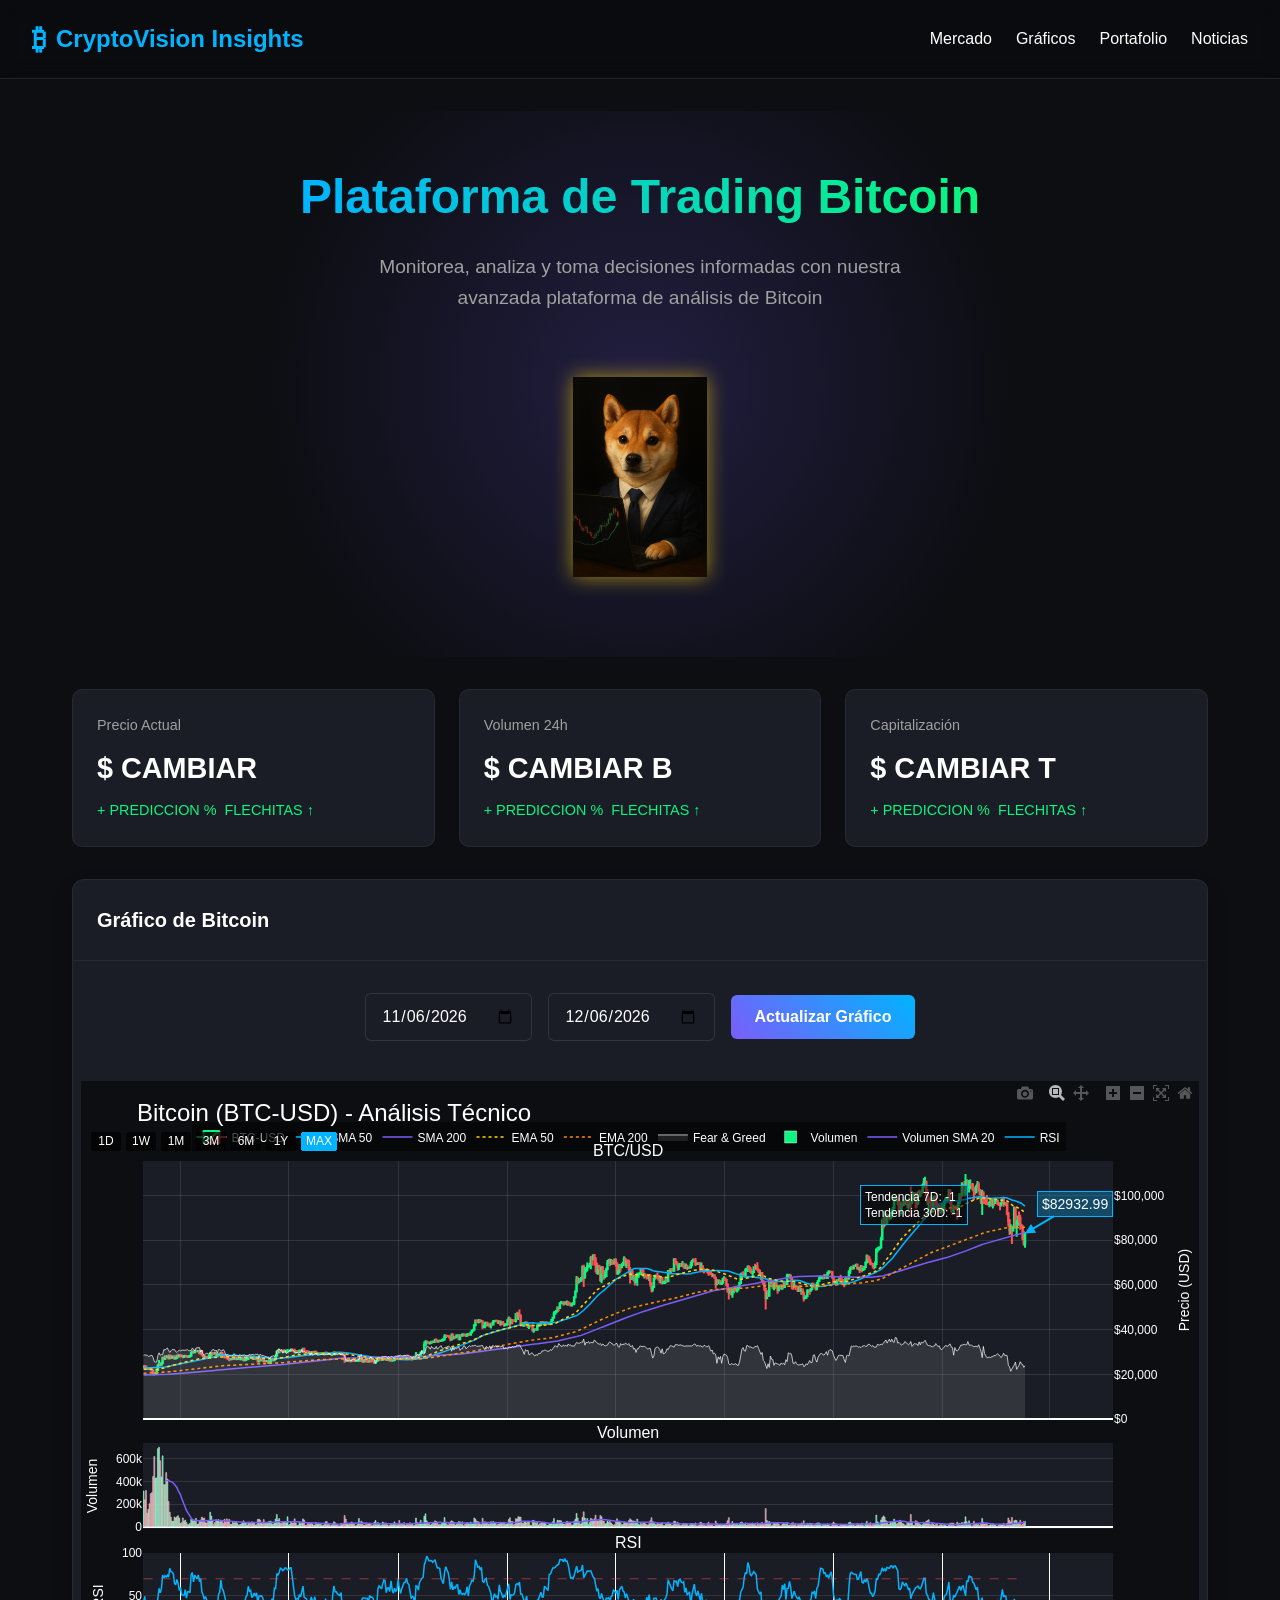
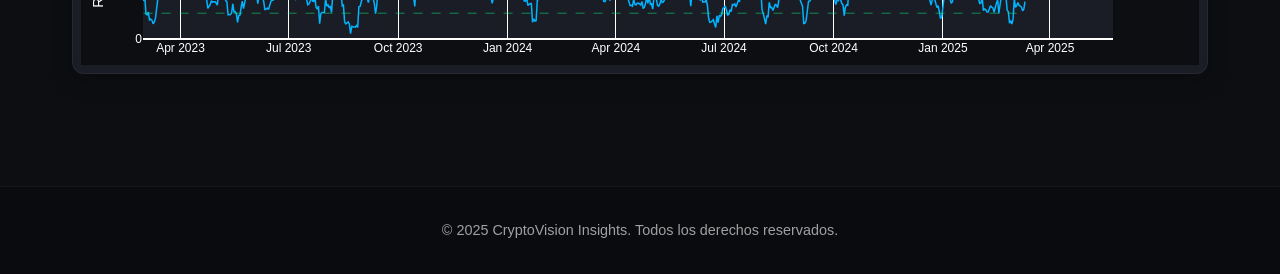
==== templates/index.html @ 8bd0b9b6 "Grafico mejorado" ====
<!DOCTYPE html>
<html lang="es">
<head>
    <meta charset="UTF-8">
    <meta name="viewport" content="width=device-width, initial-scale=1.0">
    <title>Bitcoin Trading Platform</title>
    <link rel="stylesheet" href="/static/css/styles.css">
</head>
<body>
    <nav class="navbar">
        <div class="logo">
            <span class="logo-icon">₿</span>
            <span>CryptoVision Insights</span>
        </div>
        <div class="nav-links">
            <a href="#" class="nav-link">Mercado</a>
            <a href="#" class="nav-link">Gráficos</a>
            <a href="#" class="nav-link">Portafolio</a>
            <a href="#" class="nav-link">Noticias</a>
        </div>
    </nav>

    <div class="container">
        <section class="hero">
            <h1 class="hero-title">Plataforma de Trading Bitcoin</h1>
            <p class="hero-subtitle">Monitorea, analiza y toma decisiones informadas con nuestra avanzada plataforma de análisis de Bitcoin</p>
            <img src="/static/image.jpg" alt="Logo Bitcoin" class="bitcoin-logo">
        </section>

        <div class="data-row">
            <div class="data-card">
                <div class="data-label">Precio Actual</div>
                <div class="data-value">$ CAMBIAR</div>
                <div class="data-change positive">
                    <span>+ PREDICCION %</span>
                    <span>FLECHITAS ↑</span>
                </div>
            </div>

            <div class="data-card">
                <div class="data-label">Volumen 24h</div>
                <div class="data-value">$ CAMBIAR B</div>
                <div class="data-change positive">
                    <span>+ PREDICCION %</span>
                    <span>FLECHITAS ↑</span>
                </div>
            </div>

            <div class="data-card">
                <div class="data-label">Capitalización</div>
                <div class="data-value">$ CAMBIAR T</div>
                <div class="data-change positive">
                    <span>+ PREDICCION %</span>
                    <span>FLECHITAS ↑</span>
                </div>
            </div>
        </div>

        <div class="card">
            <div class="card-header">
                <div class="card-title">Gráfico de Bitcoin</div>
            </div>

            <div class="date-selector">
                <input type="date" class="date-input" id="start-date">
                <input type="date" class="date-input" id="end-date">
                <button class="date-button" id="update-chart">Actualizar Gráfico</button>
            </div>

            <div class="graph-container">
                <iframe src="/static/grafica_bitcoin.html" class="graph-iframe" frameborder="0"></iframe>
            </div>
        </div>
    </div>

    <footer class="footer">
        <p class="footer-text">© 2025 CryptoVision Insights. Todos los derechos reservados.</p>
    </footer>

    <script src="/static/js/scripts.js"></script>
</body>
</html>
---- static/css/styles.css ----
:root {
    --neon-blue: #00b4ff;
    --neon-green: #0bf67e;
    --neon-purple: #7b5dfa;
    --dark-bg: #0c0e12;
    --card-bg: #1a1d25;
    --text-color: #ffffff;
    --secondary-text: #a0a0a0;
}

* {
    margin: 0;
    padding: 0;
    box-sizing: border-box;
    font-family: 'Segoe UI', Tahoma, Geneva, Verdana, sans-serif;
}

body {
    background-color: var(--dark-bg);
    color: var(--text-color);
    line-height: 1.6;
}

.navbar {
    display: flex;
    justify-content: space-between;
    align-items: center;
    padding: 1rem 2rem;
    background-color: rgba(0, 0, 0, 0.2);
    border-bottom: 1px solid rgba(255, 255, 255, 0.1);
    position: sticky;
    top: 0;
    z-index: 100;
    backdrop-filter: blur(10px);
}

.logo {
    font-size: 1.5rem;
    font-weight: bold;
    color: var(--neon-blue);
    display: flex;
    align-items: center;
}

.logo-icon {
    margin-right: 10px;
    font-size: 1.8rem;
}

.nav-links {
    display: flex;
    gap: 1.5rem;
}

.nav-link {
    color: var(--text-color);
    text-decoration: none;
    font-weight: 500;
    transition: color 0.3s ease;
}

.nav-link:hover {
    color: var(--neon-blue);
}

.container {
    max-width: 1200px;
    margin: 0 auto;
    padding: 2rem;
}

.hero {
    display: flex;
    flex-direction: column;
    align-items: center;
    text-align: center;
    padding: 3rem 0;
    position: relative;
    overflow: hidden;
}

.hero::before {
    content: '';
    position: absolute;
    top: 0;
    left: 0;
    width: 100%;
    height: 100%;
    background: radial-gradient(circle at center, rgba(123, 93, 250, 0.2) 0%, transparent 60%);
    z-index: -1;
}

.hero-title {
    font-size: 3rem;
    font-weight: 700;
    margin-bottom: 1rem;
    background: linear-gradient(to right, var(--neon-blue), var(--neon-green));
    -webkit-background-clip: text;
    background-clip: text;
    color: transparent;
}

.hero-subtitle {
    font-size: 1.2rem;
    color: var(--secondary-text);
    max-width: 600px;
    margin-bottom: 2rem;
}

.bitcoin-logo {
    width: 200px;
    height: 200px;
    object-fit: contain;
    margin: 2rem 0;
    filter: drop-shadow(0 0 10px rgba(255, 215, 0, 0.6));
    animation: float 6s ease-in-out infinite;
}

@keyframes float {
    0% { transform: translateY(0px); }
    50% { transform: translateY(-20px); }
    100% { transform: translateY(0px); }
}

.card {
    background-color: var(--card-bg);
    border-radius: 12px;
    overflow: hidden;
    box-shadow: 0 10px 20px rgba(0, 0, 0, 0.2);
    margin: 2rem 0;
    border: 1px solid rgba(255, 255, 255, 0.05);
}

.card-header {
    padding: 1.5rem;
    border-bottom: 1px solid rgba(255, 255, 255, 0.05);
    display: flex;
    justify-content: space-between;
    align-items: center;
}

.card-title {
    font-size: 1.25rem;
    font-weight: 600;
}

.date-selector {
    display: flex;
    align-items: center;
    gap: 1rem;
    flex-wrap: wrap;
    justify-content: center;
    margin: 2rem 0;
}

.date-input {
    background-color: var(--card-bg);
    border: 1px solid rgba(255, 255, 255, 0.1);
    border-radius: 6px;
    padding: 0.8rem 1rem;
    color: var(--text-color);
    font-size: 1rem;
    outline: none;
    transition: all 0.3s ease;
}

.date-input:focus {
    border-color: var(--neon-blue);
    box-shadow: 0 0 0 2px rgba(0, 180, 255, 0.2);
}

.date-button {
    background: linear-gradient(45deg, var(--neon-purple), var(--neon-blue));
    border: none;
    color: white;
    padding: 0.8rem 1.5rem;
    font-size: 1rem;
    font-weight: 600;
    border-radius: 6px;
    cursor: pointer;
    transition: all 0.3s ease;
}

.date-button:hover {
    transform: translateY(-2px);
    box-shadow: 0 0 15px rgba(123, 93, 250, 0.5);
}

.graph-container {
    width: 100%;
    height: 600px;
    position: relative;
}

.graph-iframe {
    width: 100%;
    height: 100%;
    border: none;
}

.data-row {
    display: flex;
    flex-wrap: wrap;
    gap: 1.5rem;
    margin: 2rem 0;
    justify-content: center;
}

.data-card {
    background-color: var(--card-bg);
    border-radius: 10px;
    padding: 1.5rem;
    flex: 1;
    min-width: 200px;
    border: 1px solid rgba(255, 255, 255, 0.05);
    transition: transform 0.3s ease, box-shadow 0.3s ease;
}

.data-card:hover {
    transform: translateY(-5px);
    box-shadow: 0 10px 20px rgba(0, 0, 0, 0.3);
}

.data-label {
    font-size: 0.9rem;
    color: var(--secondary-text);
    margin-bottom: 0.5rem;
}

.data-value {
    font-size: 1.8rem;
    font-weight: 700;
}

.data-change {
    display: flex;
    align-items: center;
    gap: 0.5rem;
    margin-top: 0.5rem;
    font-size: 0.9rem;
}

.positive {
    color: var(--neon-green);
}

.negative {
    color: #ff5252;
}

.footer {
    background-color: rgba(0, 0, 0, 0.2);
    border-top: 1px solid rgba(255, 255, 255, 0.05);
    padding: 2rem;
    text-align: center;
    margin-top: 3rem;
}

.footer-text {
    color: var(--secondary-text);
    font-size: 0.9rem;
}

/* Responsive */
@media (max-width: 768px) {
    .hero-title {
        font-size: 2.5rem;
    }

    .container {
        padding: 1rem;
    }

    .data-row {
        flex-direction: column;
    }
}
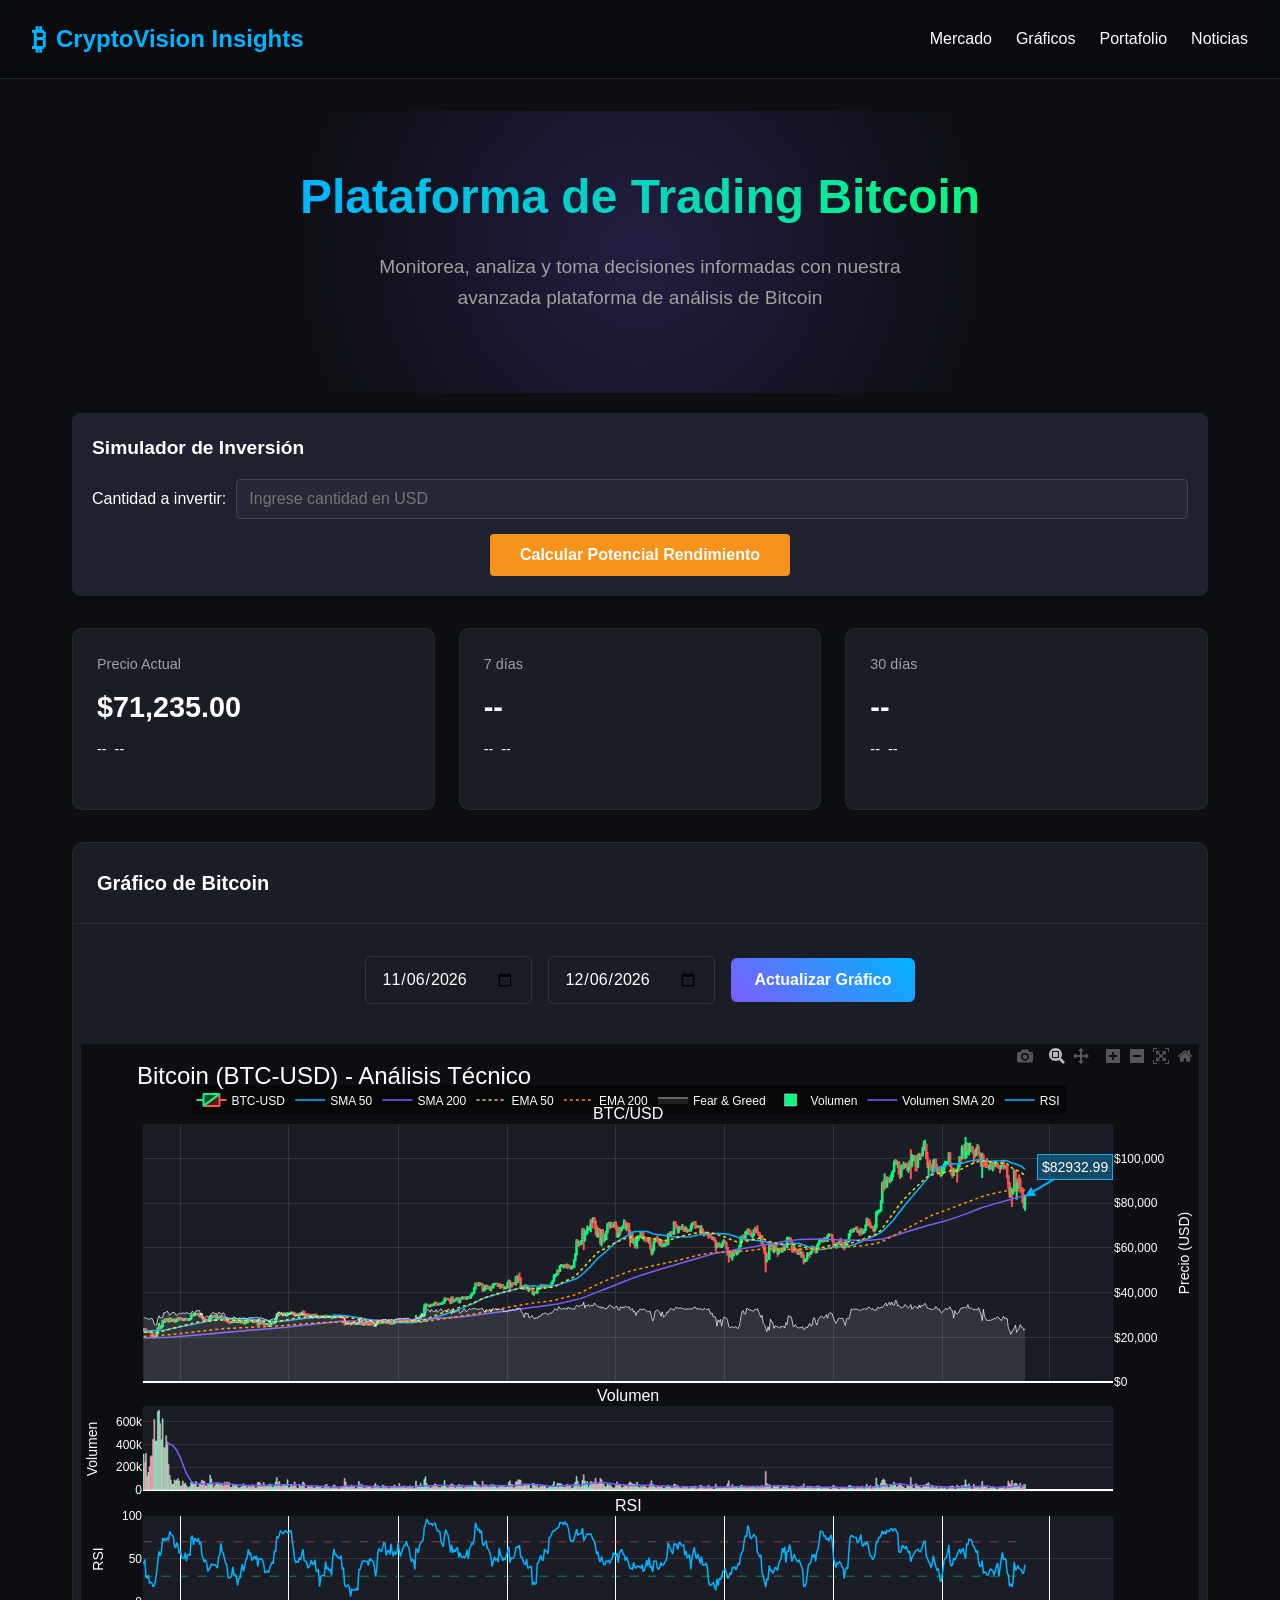
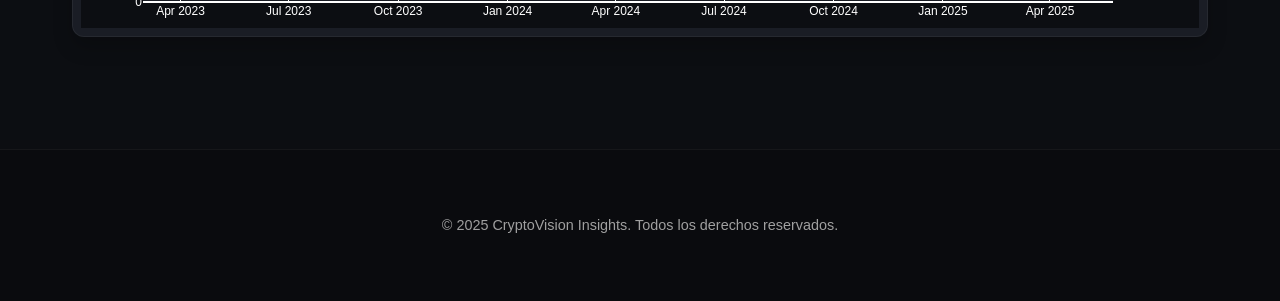
==== commit 853e26e4: "Primer intento de formulacion" ====
--- a/templates/index.html
+++ b/templates/index.html
@@ -3,56 +3,73 @@
 <head>
     <meta charset="UTF-8">
     <meta name="viewport" content="width=device-width, initial-scale=1.0">
-    <title>Bitcoin Trading Platform</title>
+    <meta name="description" content="Plataforma avanzada para análisis y trading de Bitcoin con datos en tiempo real">
+    <title>CryptoVision Insights</title>
     <link rel="stylesheet" href="/static/css/styles.css">
+    <!-- Favicon -->
+    <link rel="icon" href="/static/img/favicon.ico" type="image/x-icon">
 </head>
 <body>
-    <nav class="navbar">
-        <div class="logo">
-            <span class="logo-icon">₿</span>
-            <span>CryptoVision Insights</span>
-        </div>
-        <div class="nav-links">
-            <a href="#" class="nav-link">Mercado</a>
-            <a href="#" class="nav-link">Gráficos</a>
-            <a href="#" class="nav-link">Portafolio</a>
-            <a href="#" class="nav-link">Noticias</a>
-        </div>
-    </nav>
+    <header>
+        <nav class="navbar">
+            <div class="logo">
+                <span class="logo-icon">₿</span>
+                <span>CryptoVision Insights</span>
+            </div>
+            <div class="nav-links">
+                <a href="#" class="nav-link">Mercado</a>
+                <a href="#" class="nav-link">Gráficos</a>
+                <a href="#" class="nav-link">Portafolio</a>
+                <a href="#" class="nav-link">Noticias</a>
+            </div>
+        </nav>
+    </header>
 
-    <div class="container">
+    <main class="container">
         <section class="hero">
             <h1 class="hero-title">Plataforma de Trading Bitcoin</h1>
             <p class="hero-subtitle">Monitorea, analiza y toma decisiones informadas con nuestra avanzada plataforma de análisis de Bitcoin</p>
-            <img src="/static/image.jpg" alt="Logo Bitcoin" class="bitcoin-logo">
         </section>
+
+        <!-- Formulario de inversión -->
+        <div class="investment-form">
+            <h3>Simulador de Inversión</h3>
+            <div class="input-group">
+                <label for="investment-amount">Cantidad a invertir:</label>
+                <input type="number" id="investment-amount" placeholder="Ingrese cantidad en USD" min="1" step="1" aria-label="Cantidad de inversión en dólares">
+            </div>
+            <button id="calculate-btn" class="investment-btn">Calcular Potencial Rendimiento</button>
+        </div>
 
         <div class="data-row">
             <div class="data-card">
                 <div class="data-label">Precio Actual</div>
-                <div class="data-value">$ CAMBIAR</div>
-                <div class="data-change positive">
-                    <span>+ PREDICCION %</span>
-                    <span>FLECHITAS ↑</span>
+                <div class="data-value" id="current-price">$71,235.00</div>
+                <div class="data-change" id="current-change">
+                    <span id="current-percent">--</span>
+                    <span id="current-arrow">--</span>
                 </div>
+                <div class="profit-amount" id="current-profit"></div>
             </div>
 
             <div class="data-card">
-                <div class="data-label">Volumen 24h</div>
-                <div class="data-value">$ CAMBIAR B</div>
-                <div class="data-change positive">
-                    <span>+ PREDICCION %</span>
-                    <span>FLECHITAS ↑</span>
+                <div class="data-label">7 días</div>
+                <div class="data-value" id="price-7d">--</div>
+                <div class="data-change" id="change-7d">
+                    <span id="percent-7d">--</span>
+                    <span id="arrow-7d">--</span>
                 </div>
+                <div class="profit-amount" id="profit-7d"></div>
             </div>
 
             <div class="data-card">
-                <div class="data-label">Capitalización</div>
-                <div class="data-value">$ CAMBIAR T</div>
-                <div class="data-change positive">
-                    <span>+ PREDICCION %</span>
-                    <span>FLECHITAS ↑</span>
+                <div class="data-label">30 días</div>
+                <div class="data-value" id="price-30d">--</div>
+                <div class="data-change" id="change-30d">
+                    <span id="percent-30d">--</span>
+                    <span id="arrow-30d">--</span>
                 </div>
+                <div class="profit-amount" id="profit-30d"></div>
             </div>
         </div>
 
@@ -62,21 +79,24 @@
             </div>
 
             <div class="date-selector">
-                <input type="date" class="date-input" id="start-date">
-                <input type="date" class="date-input" id="end-date">
+                <input type="date" class="date-input" id="start-date" aria-label="Fecha de inicio">
+                <input type="date" class="date-input" id="end-date" aria-label="Fecha de fin">
                 <button class="date-button" id="update-chart">Actualizar Gráfico</button>
             </div>
 
             <div class="graph-container">
-                <iframe src="/static/grafica_bitcoin.html" class="graph-iframe" frameborder="0"></iframe>
+                <iframe src="/static/grafica_bitcoin.html" class="graph-iframe" title="Gráfico de precios de Bitcoin"></iframe>
             </div>
         </div>
-    </div>
+    </main>
 
     <footer class="footer">
-        <p class="footer-text">© 2025 CryptoVision Insights. Todos los derechos reservados.</p>
+        <div class="container">
+            <p class="footer-text">© 2025 CryptoVision Insights. Todos los derechos reservados.</p>
+        </div>
     </footer>
 
-    <script src="/static/js/scripts.js"></script>
+    <!-- Scripts -->
+    <script src="/static/js/main.js"></script>
 </body>
 </html>
--- a/static/css/styles.css
+++ b/static/css/styles.css
@@ -120,6 +120,103 @@
     0% { transform: translateY(0px); }
     50% { transform: translateY(-20px); }
     100% { transform: translateY(0px); }
+}
+
+.investment-form {
+    background-color: #1e2130;
+    border-radius: 8px;
+    padding: 20px;
+    margin: 20px 0;
+    box-shadow: 0 4px 12px rgba(0, 0, 0, 0.2);
+    border: 1px solid var(--border-color);
+}
+
+.investment-form h3 {
+    margin-top: 0;
+    margin-bottom: 15px;
+    color: var(--text-color);
+    font-size: 1.2rem;
+    font-weight: 600;
+}
+
+.input-group {
+    display: flex;
+    align-items: center;
+    margin-bottom: 15px;
+}
+
+.input-group label {
+    margin-right: 10px;
+    color: var(--text-color);
+    min-width: 120px;
+    font-weight: 500;
+}
+
+.input-group input {
+    flex: 1;
+    padding: 10px 12px;
+    border-radius: 4px;
+    border: 1px solid #444;
+    background-color: #252836;
+    color: var(--text-color);
+    font-size: 1rem;
+    transition: border-color 0.3s ease, box-shadow 0.3s ease;
+}
+
+.input-group input:focus {
+    border-color: var(--neon-blue);
+    outline: none;
+    box-shadow: 0 0 0 2px rgba(0, 180, 255, 0.2);
+}
+
+.investment-btn {
+    background-color: var(--bitcoin-color, #f7931a);
+    color: white;
+    border: none;
+    padding: 12px 20px;
+    border-radius: 4px;
+    cursor: pointer;
+    font-weight: bold;
+    font-size: 1rem;
+    transition: background-color 0.3s, transform 0.2s;
+    display: block;
+    width: 100%;
+    max-width: 300px;
+    margin: 0 auto;
+    text-align: center;
+}
+
+.investment-btn:hover {
+    background-color: #e37b00;
+    transform: translateY(-2px);
+}
+
+.investment-btn:active {
+    transform: translateY(0);
+}
+
+.profit-info {
+    margin-top: 15px;
+    color: var(--text-color);
+    font-size: 0.95rem;
+}
+
+.profit-amount {
+    font-weight: bold;
+    margin-top: 8px;
+    padding: 8px;
+    border-radius: 4px;
+    text-align: center;
+}
+
+.profit-positive {
+    background-color: rgba(11, 246, 126, 0.1);
+    color: var(--neon-green);
+}
+
+.profit-negative {
+    background-color: rgba(255, 82, 82, 0.1);
+    color: var(--error-color, #ff5252);
 }
 
 .card {
@@ -214,6 +311,7 @@
     min-width: 200px;
     border: 1px solid rgba(255, 255, 255, 0.05);
     transition: transform 0.3s ease, box-shadow 0.3s ease;
+    position: relative;
 }
 
 .data-card:hover {
@@ -274,4 +372,23 @@
     .data-row {
         flex-direction: column;
     }
+
+    .input-group {
+        flex-direction: column;
+        align-items: flex-start;
+    }
+
+    .input-group label {
+        margin-bottom: 8px;
+        margin-right: 0;
+    }
+
+    .input-group input {
+        width: 100%;
+    }
+
+    .investment-btn {
+        width: 100%;
+        max-width: none;
+    }
 }
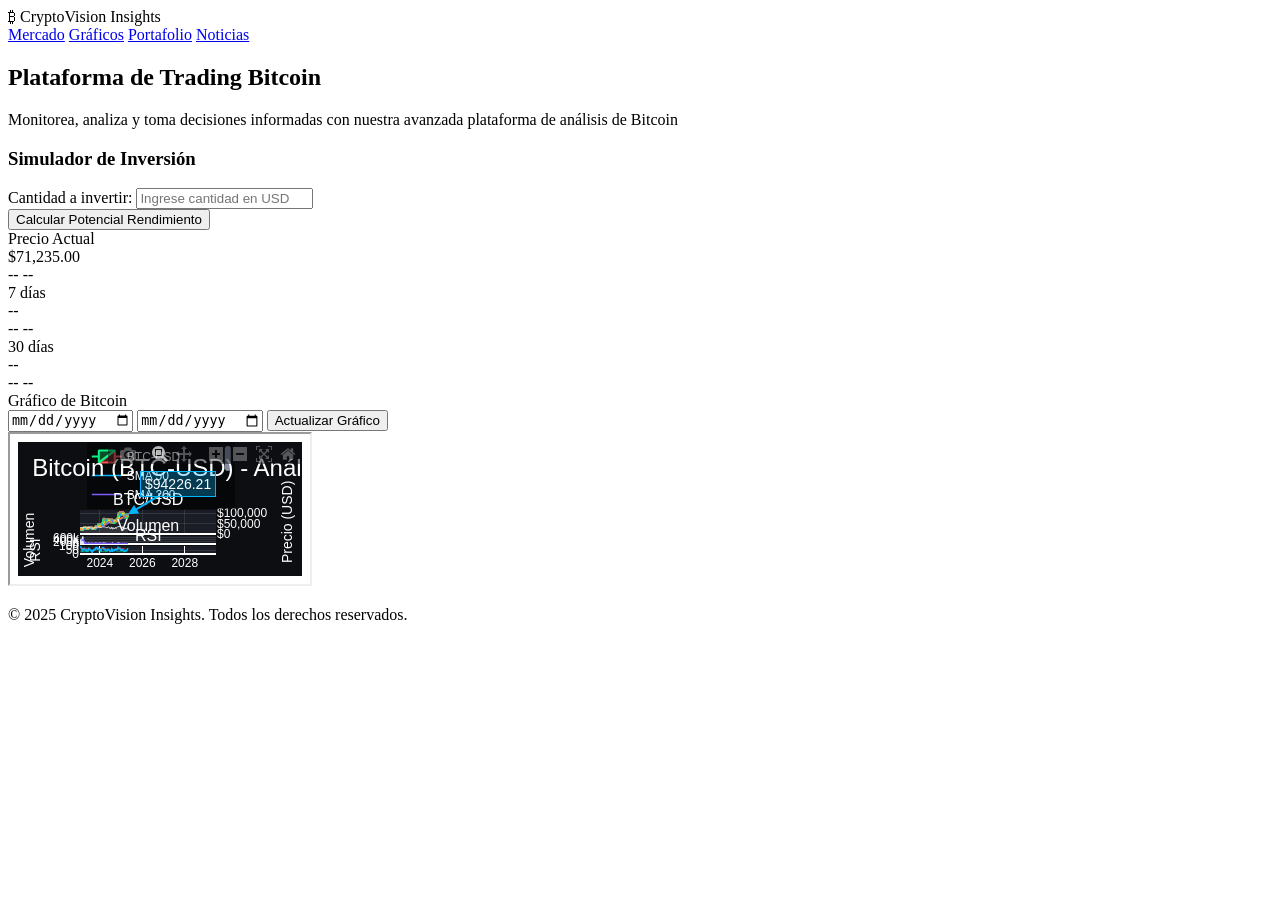
==== commit ff02b86f: "Pipeline integrado correctamente" ====
--- a/templates/index.html
+++ b/templates/index.html
@@ -5,9 +5,8 @@
     <meta name="viewport" content="width=device-width, initial-scale=1.0">
     <meta name="description" content="Plataforma avanzada para análisis y trading de Bitcoin con datos en tiempo real">
     <title>CryptoVision Insights</title>
-    <link rel="stylesheet" href="/static/css/styles.css">
-    <!-- Favicon -->
-    <link rel="icon" href="/static/img/favicon.ico" type="image/x-icon">
+    <link rel="shortcut icon" href="static/img/favicon.png">
+    <link rel="stylesheet" href="static/css/styles.css">
 </head>
 <body>
     <header>
@@ -97,6 +96,6 @@
     </footer>
 
     <!-- Scripts -->
-    <script src="/static/js/main.js"></script>
+    <script src="static/js/main.js"></script>
 </body>
 </html>
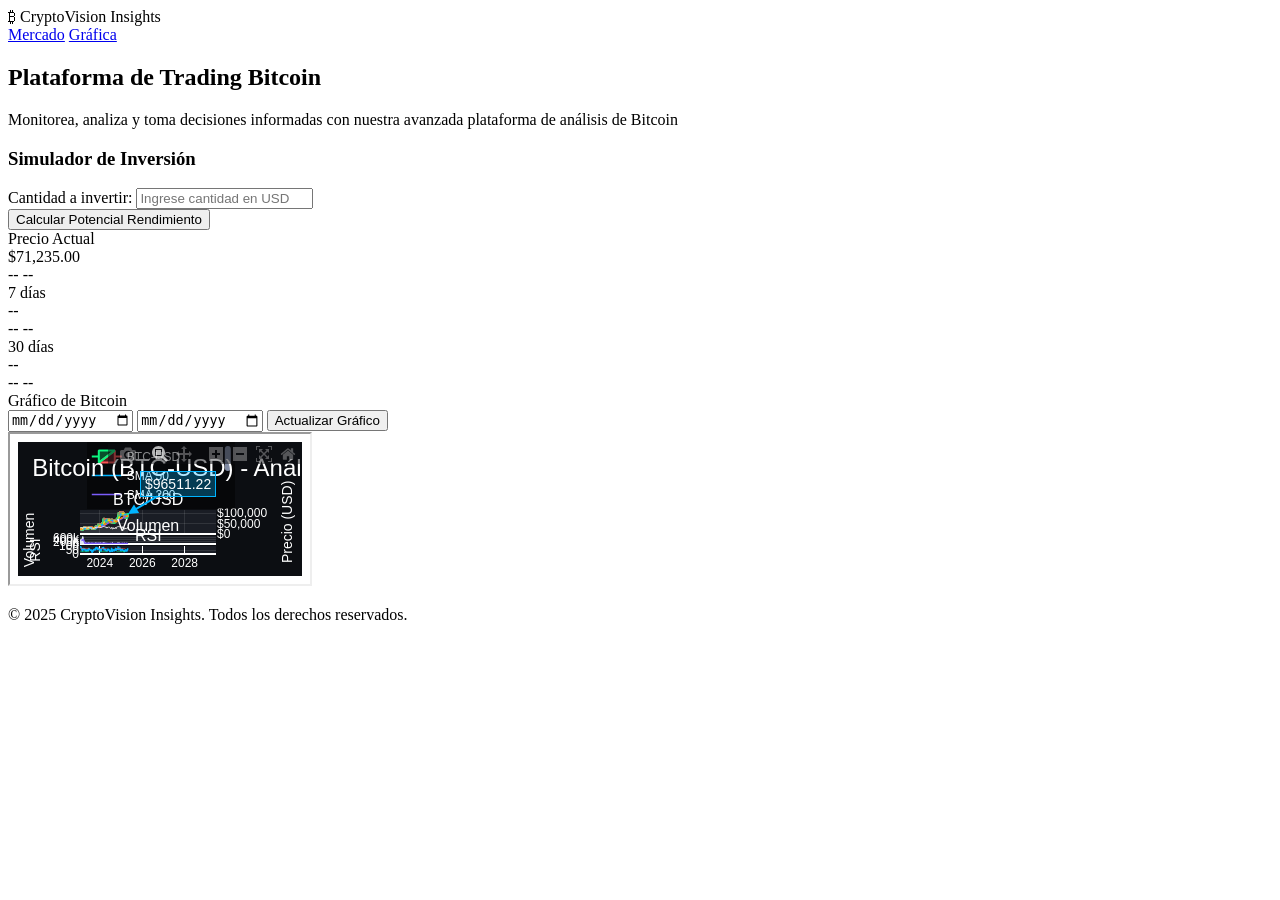
==== commit a8c705f5: "Filtrar la gráfica por fechas (no funciona)" ====
--- a/templates/index.html
+++ b/templates/index.html
@@ -5,7 +5,7 @@
     <meta name="viewport" content="width=device-width, initial-scale=1.0">
     <meta name="description" content="Plataforma avanzada para análisis y trading de Bitcoin con datos en tiempo real">
     <title>CryptoVision Insights</title>
-    <link rel="shortcut icon" href="static/img/favicon.png">
+    <link rel="shortcut icon" href="static/img/icon_flower.png">
     <link rel="stylesheet" href="static/css/styles.css">
 </head>
 <body>
@@ -16,10 +16,8 @@
                 <span>CryptoVision Insights</span>
             </div>
             <div class="nav-links">
-                <a href="#" class="nav-link">Mercado</a>
-                <a href="#" class="nav-link">Gráficos</a>
-                <a href="#" class="nav-link">Portafolio</a>
-                <a href="#" class="nav-link">Noticias</a>
+                <a href="https://www.binance.com/es" target="_blank" class="nav-link">Mercado</a>
+                <a href="#graph" class="nav-link">Gráfica</a>
             </div>
         </nav>
     </header>
@@ -81,10 +79,11 @@
                 <input type="date" class="date-input" id="start-date" aria-label="Fecha de inicio">
                 <input type="date" class="date-input" id="end-date" aria-label="Fecha de fin">
                 <button class="date-button" id="update-chart">Actualizar Gráfico</button>
+                <div id="update-status" class="update-status"></div>
             </div>
 
-            <div class="graph-container">
-                <iframe src="/static/grafica_bitcoin.html" class="graph-iframe" title="Gráfico de precios de Bitcoin"></iframe>
+            <div class="graph-container" id="graph">
+                <iframe src="/static/grafica_bitcoin.html" class="graph-iframe" title="Gráfico de precios de Bitcoin" id="chart-iframe"></iframe>
             </div>
         </div>
     </main>
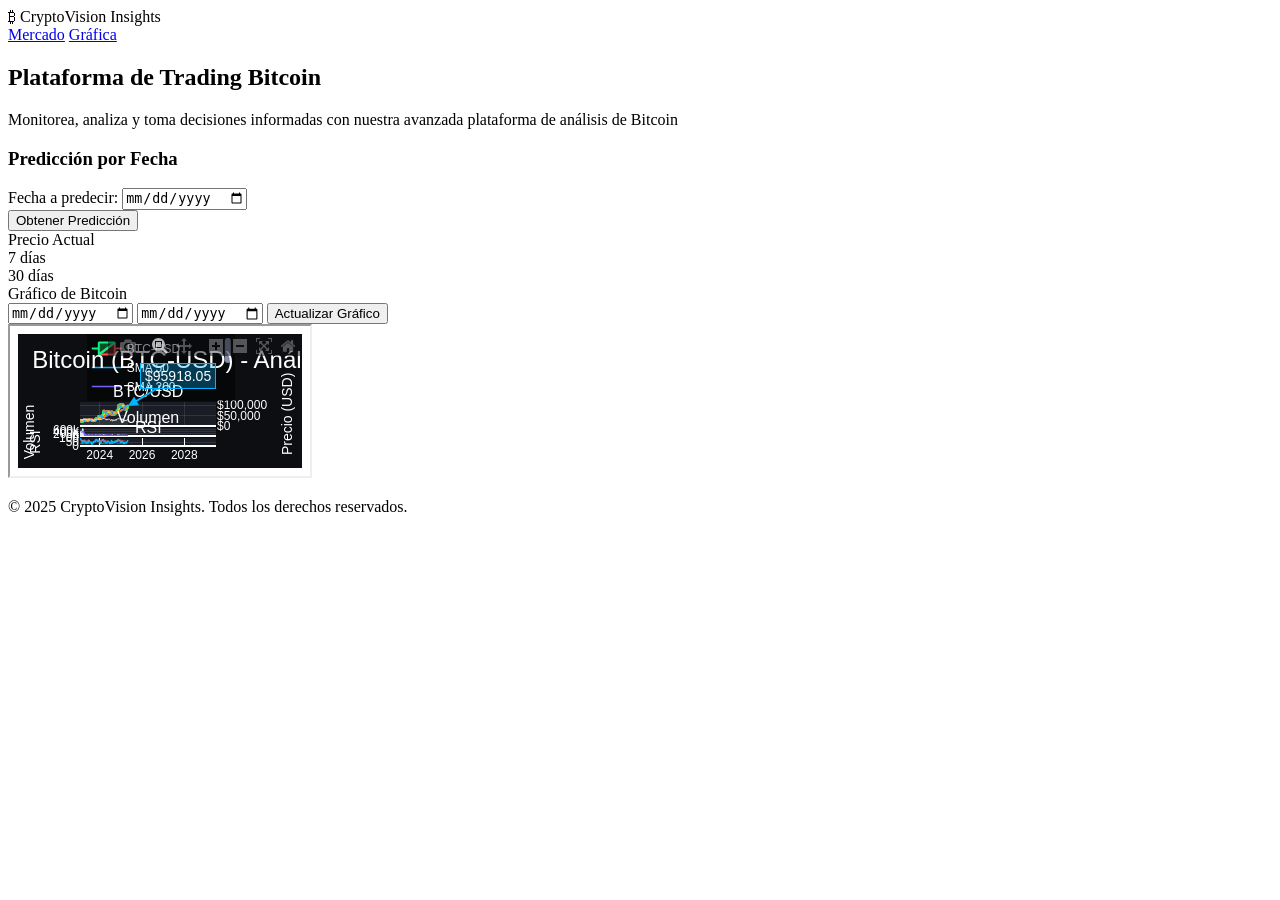
==== commit 42d45a2f: "Metido el primer modelo, creado formulario para prediccion" ====
--- a/templates/index.html
+++ b/templates/index.html
@@ -29,42 +29,42 @@
         </section>
 
         <!-- Formulario de inversión -->
-        <div class="investment-form">
-            <h3>Simulador de Inversión</h3>
+        <div class="prediction-form">
+            <h3>Predicción por Fecha</h3>
             <div class="input-group">
-                <label for="investment-amount">Cantidad a invertir:</label>
-                <input type="number" id="investment-amount" placeholder="Ingrese cantidad en USD" min="1" step="1" aria-label="Cantidad de inversión en dólares">
+                <label for="prediction-date">Fecha a predecir:</label>
+                <input type="date" id="prediction-date" aria-label="Fecha para la predicción">
             </div>
-            <button id="calculate-btn" class="investment-btn">Calcular Potencial Rendimiento</button>
+            <button id="predict-btn" class="prediction-btn">Obtener Predicción</button>
         </div>
 
         <div class="data-row">
             <div class="data-card">
                 <div class="data-label">Precio Actual</div>
-                <div class="data-value" id="current-price">$71,235.00</div>
+                <div class="data-value" id="current-price"></div>
                 <div class="data-change" id="current-change">
-                    <span id="current-percent">--</span>
-                    <span id="current-arrow">--</span>
+                    <span id="current-percent"></span>
+                    <span id="current-arrow"></span>
                 </div>
                 <div class="profit-amount" id="current-profit"></div>
             </div>
 
             <div class="data-card">
                 <div class="data-label">7 días</div>
-                <div class="data-value" id="price-7d">--</div>
+                <div class="data-value" id="price-7d"></div>
                 <div class="data-change" id="change-7d">
-                    <span id="percent-7d">--</span>
-                    <span id="arrow-7d">--</span>
+                    <span id="percent-7d"></span>
+                    <span id="arrow-7d"></span>
                 </div>
                 <div class="profit-amount" id="profit-7d"></div>
             </div>
 
             <div class="data-card">
                 <div class="data-label">30 días</div>
-                <div class="data-value" id="price-30d">--</div>
+                <div class="data-value" id="price-30d"></div>
                 <div class="data-change" id="change-30d">
-                    <span id="percent-30d">--</span>
-                    <span id="arrow-30d">--</span>
+                    <span id="percent-30d"></span>
+                    <span id="arrow-30d"></span>
                 </div>
                 <div class="profit-amount" id="profit-30d"></div>
             </div>
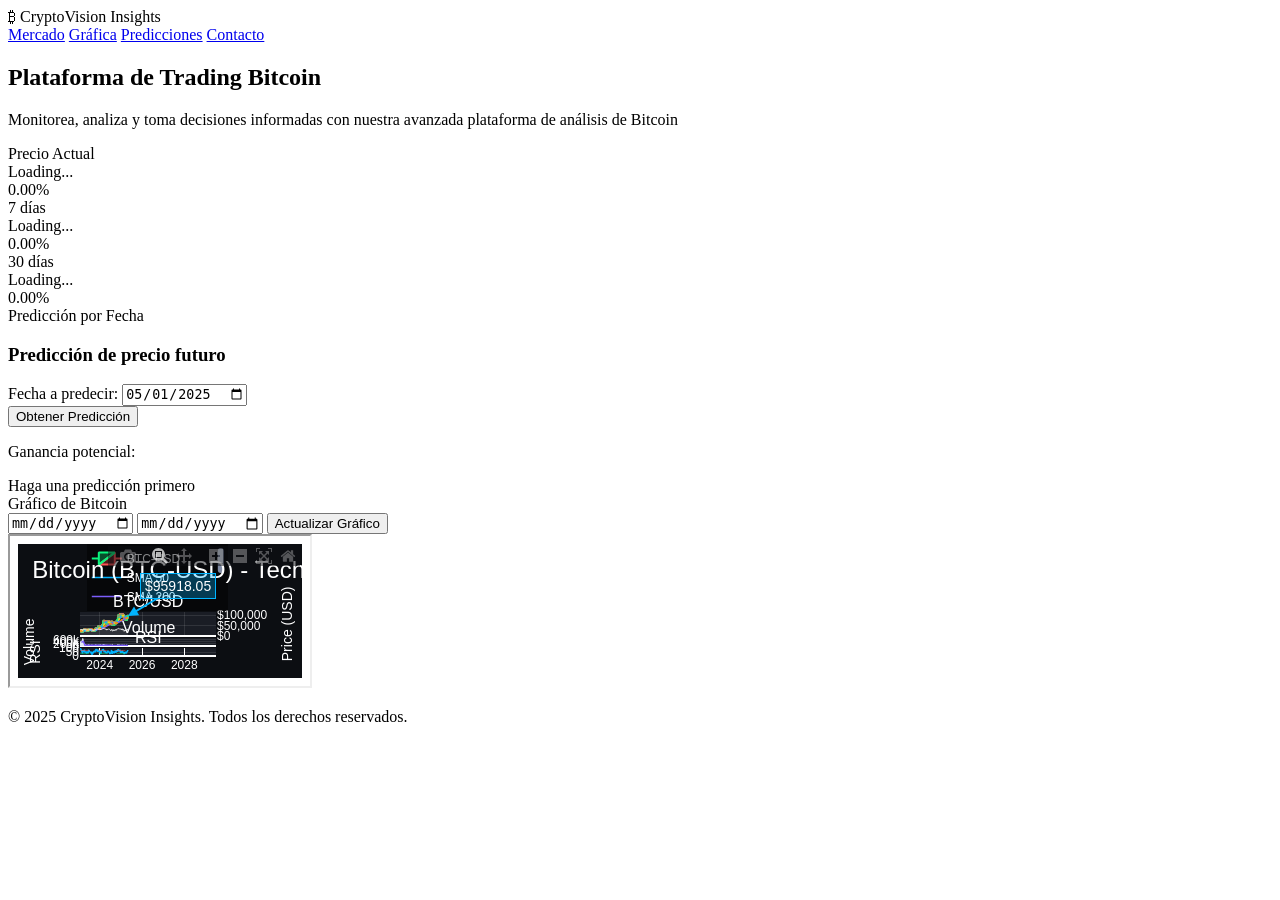
==== commit ae767bc8: "Problemas reducidos a main.js, solo falla eso" ====
--- a/templates/index.html
+++ b/templates/index.html
@@ -18,6 +18,8 @@
             <div class="nav-links">
                 <a href="https://www.binance.com/es" target="_blank" class="nav-link">Mercado</a>
                 <a href="#graph" class="nav-link">Gráfica</a>
+                <a href="#" class="nav-link">Predicciones</a>
+                <a href="#" class="nav-link">Contacto</a>
             </div>
         </nav>
     </header>
@@ -28,48 +30,61 @@
             <p class="hero-subtitle">Monitorea, analiza y toma decisiones informadas con nuestra avanzada plataforma de análisis de Bitcoin</p>
         </section>
 
-        <!-- Formulario de inversión -->
-        <div class="prediction-form">
-            <h3>Predicción por Fecha</h3>
-            <div class="input-group">
-                <label for="prediction-date">Fecha a predecir:</label>
-                <input type="date" id="prediction-date" aria-label="Fecha para la predicción">
-            </div>
-            <button id="predict-btn" class="prediction-btn">Obtener Predicción</button>
-        </div>
-
+        <!-- Tarjetas de datos -->
         <div class="data-row">
             <div class="data-card">
                 <div class="data-label">Precio Actual</div>
-                <div class="data-value" id="current-price"></div>
-                <div class="data-change" id="current-change">
-                    <span id="current-percent"></span>
-                    <span id="current-arrow"></span>
+                <div class="data-value" id="current-price">Loading...</div>
+                <div class="data-change">
+                    <span id="current-percent">0.00%</span>
+                    <span id="current-arrow"><i class="fas fa-arrow-up positive-change"></i></span>
                 </div>
                 <div class="profit-amount" id="current-profit"></div>
             </div>
 
             <div class="data-card">
                 <div class="data-label">7 días</div>
-                <div class="data-value" id="price-7d"></div>
-                <div class="data-change" id="change-7d">
-                    <span id="percent-7d"></span>
-                    <span id="arrow-7d"></span>
+                <div class="data-value" id="price-7d">Loading...</div>
+                <div class="data-change">
+                    <span id="percent-7d">0.00%</span>
+                    <span id="arrow-7d"><i class="fas fa-arrow-up positive-change"></i></span>
                 </div>
                 <div class="profit-amount" id="profit-7d"></div>
             </div>
 
             <div class="data-card">
                 <div class="data-label">30 días</div>
-                <div class="data-value" id="price-30d"></div>
-                <div class="data-change" id="change-30d">
-                    <span id="percent-30d"></span>
-                    <span id="arrow-30d"></span>
+                <div class="data-value" id="price-30d">Loading...</div>
+                <div class="data-change">
+                    <span id="percent-30d">0.00%</span>
+                    <span id="arrow-30d"><i class="fas fa-arrow-up positive-change"></i></span>
                 </div>
                 <div class="profit-amount" id="profit-30d"></div>
             </div>
         </div>
 
+        <!-- Formulario de predicción -->
+        <div class="card">
+            <div class="card-header">
+                <div class="card-title">Predicción por Fecha</div>
+            </div>
+
+            <div class="prediction-form">
+                <h3>Predicción de precio futuro</h3>
+                <div class="input-group">
+                    <label for="prediction-date">Fecha a predecir:</label>
+                    <input type="date" id="prediction-date" value="2025-05-01" aria-label="Fecha para la predicción">
+                </div>
+                <button id="predict-btn" class="prediction-btn">Obtener Predicción</button>
+                <div id="prediction-result"></div>
+                <div class="profit-info">
+                    <p>Ganancia potencial:</p>
+                    <div class="profit-amount" id="prediction-profit">Haga una predicción primero</div>
+                </div>
+            </div>
+        </div>
+
+        <!-- Gráfico -->
         <div class="card">
             <div class="card-header">
                 <div class="card-title">Gráfico de Bitcoin</div>
@@ -89,9 +104,7 @@
     </main>
 
     <footer class="footer">
-        <div class="container">
-            <p class="footer-text">© 2025 CryptoVision Insights. Todos los derechos reservados.</p>
-        </div>
+        <p class="footer-text">© 2025 CryptoVision Insights. Todos los derechos reservados.</p>
     </footer>
 
     <!-- Scripts -->
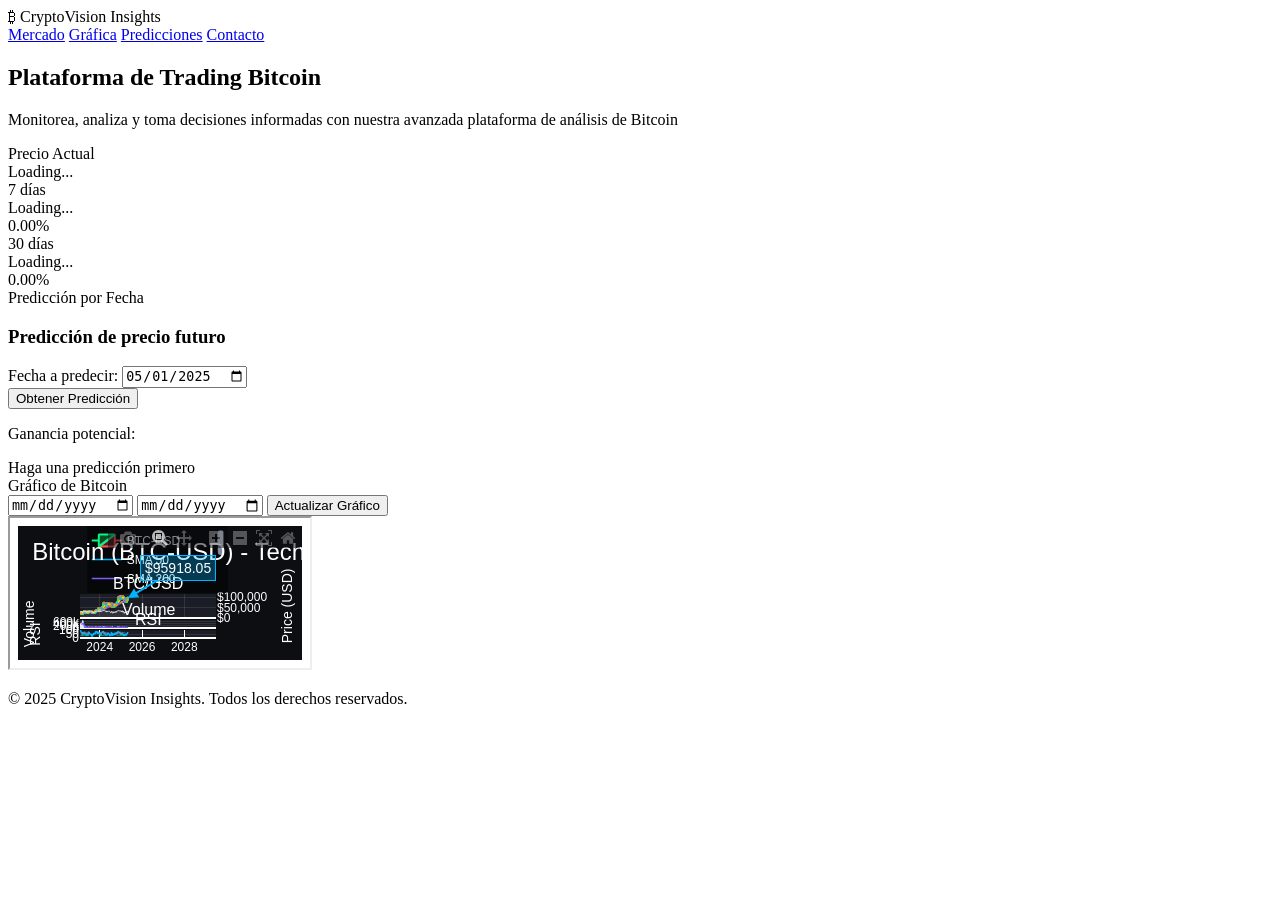
==== commit 2c3f09e5: "Update index.html" ====
--- a/templates/index.html
+++ b/templates/index.html
@@ -35,31 +35,24 @@
             <div class="data-card">
                 <div class="data-label">Precio Actual</div>
                 <div class="data-value" id="current-price">Loading...</div>
-                <div class="data-change">
-                    <span id="current-percent">0.00%</span>
-                    <span id="current-arrow"><i class="fas fa-arrow-up positive-change"></i></span>
-                </div>
-                <div class="profit-amount" id="current-profit"></div>
             </div>
 
             <div class="data-card">
                 <div class="data-label">7 días</div>
                 <div class="data-value" id="price-7d">Loading...</div>
-                <div class="data-change">
+                <div id="change-7d">
                     <span id="percent-7d">0.00%</span>
-                    <span id="arrow-7d"><i class="fas fa-arrow-up positive-change"></i></span>
+                    <span id="arrow-7d"></span>
                 </div>
-                <div class="profit-amount" id="profit-7d"></div>
             </div>
 
             <div class="data-card">
                 <div class="data-label">30 días</div>
                 <div class="data-value" id="price-30d">Loading...</div>
-                <div class="data-change">
+                <div id="change-30d">
                     <span id="percent-30d">0.00%</span>
-                    <span id="arrow-30d"><i class="fas fa-arrow-up positive-change"></i></span>
+                    <span id="arrow-30d"></span>
                 </div>
-                <div class="profit-amount" id="profit-30d"></div>
             </div>
         </div>
 
